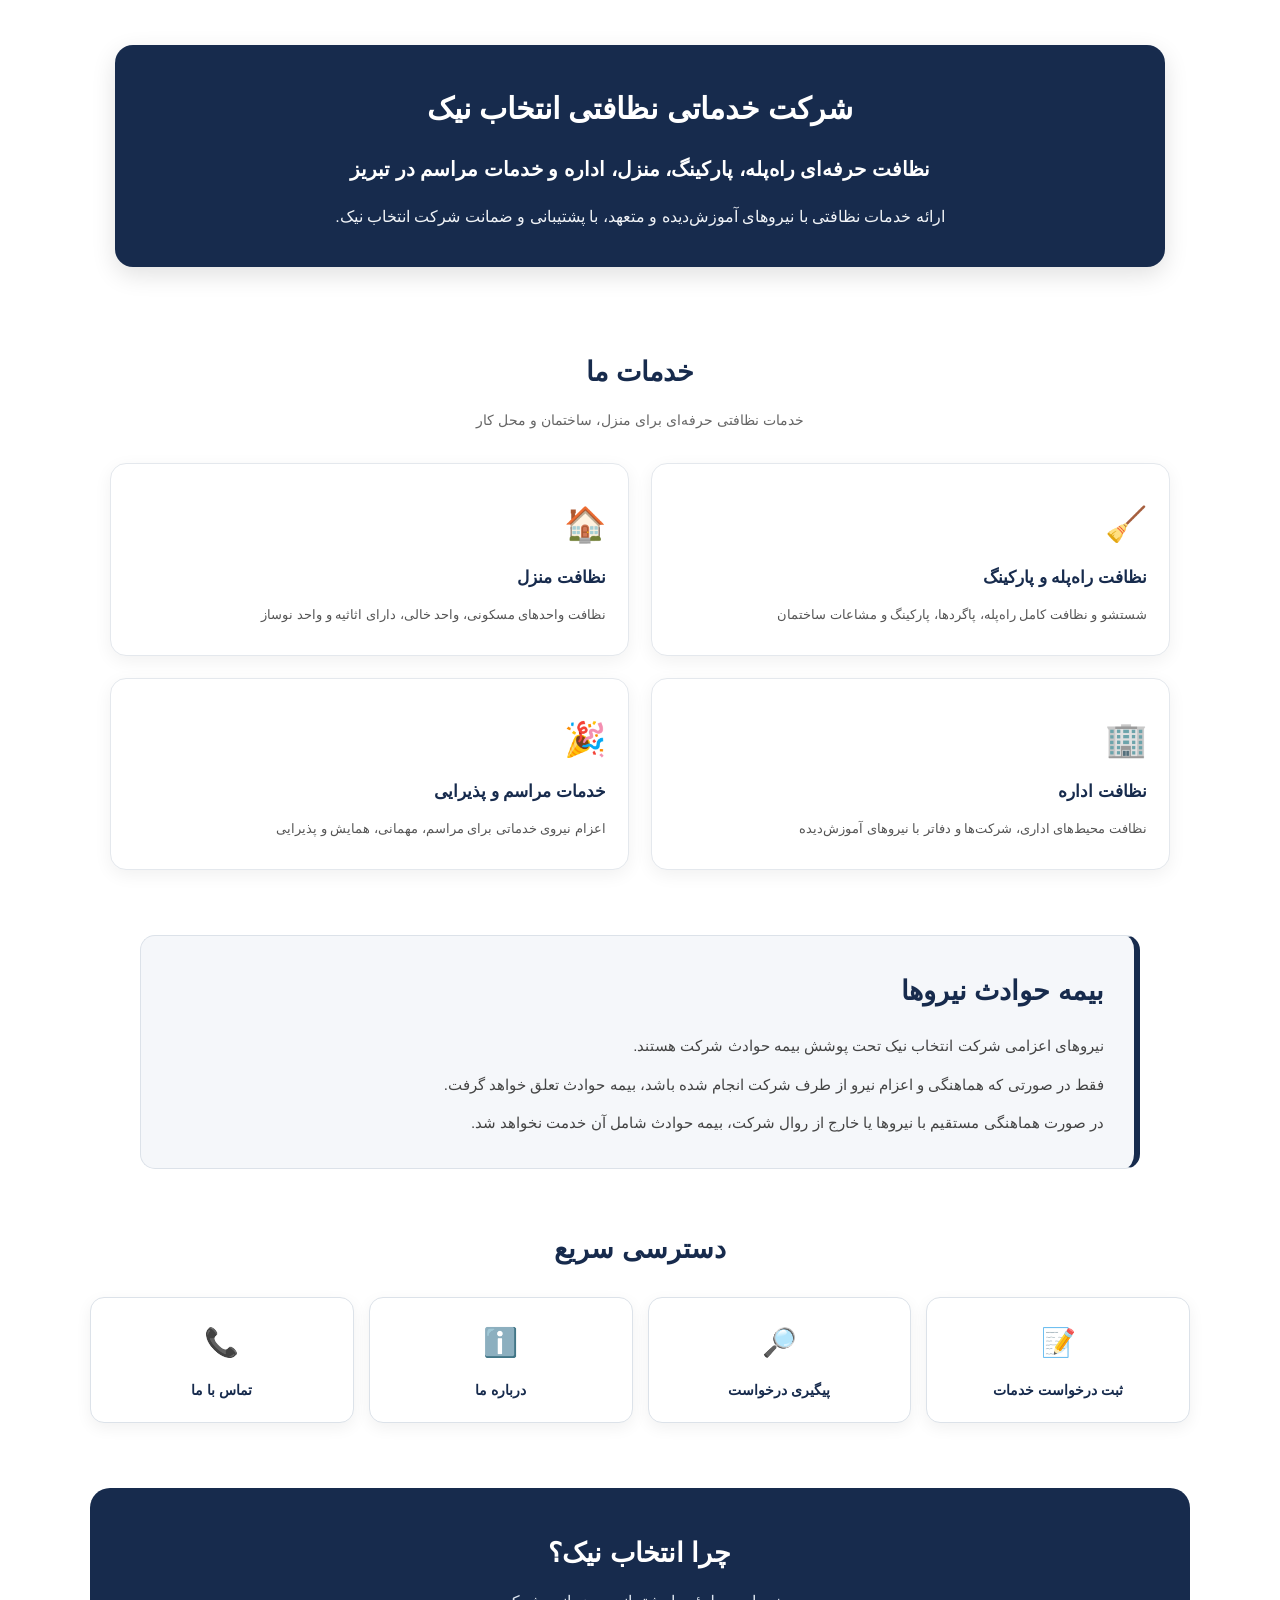
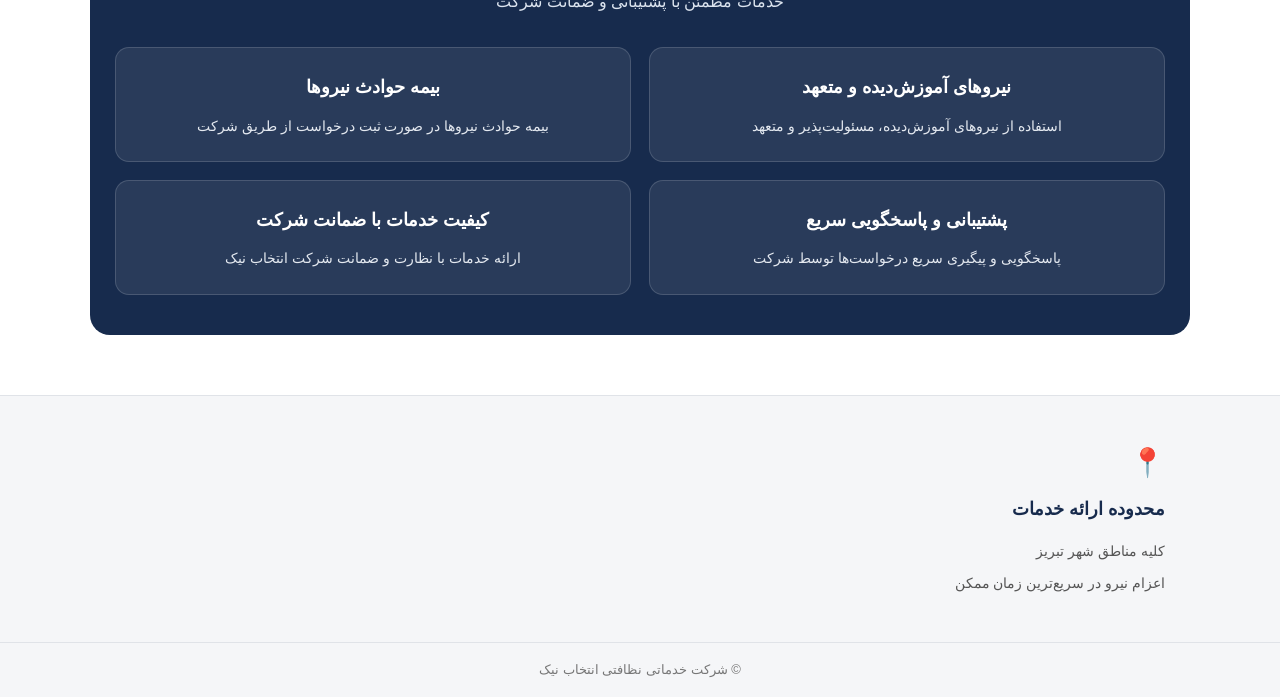
==== index.html @ 6fe152d8 "Initial release - Entekhab Nik" ====
<!DOCTYPE html>
<html lang="fa" dir="rtl">
<head>
    <meta charset="UTF-8">
    <meta name="viewport" content="width=device-width, initial-scale=1.0">

    <title>شرکت خدماتی نظافتی انتخاب نیک</title>

    <link rel="stylesheet" href="css/style.css">
</head>

<body>

    <!-- ==================== هدر معرفی ==================== -->
    <header class="hero">

        <div class="hero-box">

            <h1>شرکت خدماتی نظافتی انتخاب نیک</h1>

            <h2>
                نظافت حرفه‌ای راه‌پله، پارکینگ، منزل، اداره و خدمات مراسم در تبریز
            </h2>

            <p>
                ارائه خدمات نظافتی با نیروهای آموزش‌دیده و متعهد،
                با پشتیبانی و ضمانت شرکت انتخاب نیک.
            </p>

        </div>

    </header>


    <!-- ==================== خدمات ما ==================== -->
    <main>

        <section class="services-section">

            <h2>خدمات ما</h2>

            <p class="section-subtitle">
                خدمات نظافتی حرفه‌ای برای منزل، ساختمان و محل کار
            </p>


            <div class="services-grid">

                <div class="service-card">
                    <div class="service-icon">🧹</div>

                    <h3>نظافت راه‌پله و پارکینگ</h3>

                    <p>
                        شستشو و نظافت کامل راه‌پله، پاگردها،
                        پارکینگ و مشاعات ساختمان
                    </p>
                </div>


                <div class="service-card">
                    <div class="service-icon">🏠</div>

                    <h3>نظافت منزل</h3>

                    <p>
                        نظافت واحدهای مسکونی، واحد خالی،
                        دارای اثاثیه و واحد نوساز
                    </p>
                </div>


                <div class="service-card">
                    <div class="service-icon">🏢</div>

                    <h3>نظافت اداره</h3>

                    <p>
                        نظافت محیط‌های اداری، شرکت‌ها و دفاتر
                        با نیروهای آموزش‌دیده
                    </p>
                </div>


                <div class="service-card">
                    <div class="service-icon">🎉</div>

                    <h3>خدمات مراسم و پذیرایی</h3>

                    <p>
                        اعزام نیروی خدماتی برای مراسم،
                        مهمانی، همایش و پذیرایی
                    </p>
                </div>

            </div>

        </section>


        <!-- ==================== بیمه حوادث ==================== -->
        <section class="insurance-section">

            <div class="insurance-box">

                <h2>بیمه حوادث نیروها</h2>

                <p>
                    نیروهای اعزامی شرکت انتخاب نیک تحت پوشش بیمه حوادث
                    شرکت هستند.
                </p>

                <p>
                    فقط در صورتی که هماهنگی و اعزام نیرو از طرف شرکت
                    انجام شده باشد، بیمه حوادث تعلق خواهد گرفت.
                </p>

                <p>
                    در صورت هماهنگی مستقیم با نیروها یا خارج از روال شرکت،
                    بیمه حوادث شامل آن خدمت نخواهد شد.
                </p>

            </div>

        </section>


        <!-- ==================== دسترسی سریع ==================== -->
        <section class="quick-access-section">

            <div class="quick-access-box">

                <h2>دسترسی سریع</h2>

                <div class="quick-access-grid">

                    <a href="request.html" class="quick-access-card">
                        <span>📝</span>
                        <strong>ثبت درخواست خدمات</strong>
                    </a>

                    <a href="tracking.html" class="quick-access-card">
                        <span>🔎</span>
                        <strong>پیگیری درخواست</strong>
                    </a>

                    <a href="about.html" class="quick-access-card">
                        <span>ℹ️</span>
                        <strong>درباره ما</strong>
                    </a>

                    <a href="contact.html" class="quick-access-card">
                        <span>📞</span>
                        <strong>تماس با ما</strong>
                    </a>

                </div>

            </div>

        </section>


        <!-- ==================== چرا انتخاب نیک ==================== -->
        <section class="why-us-section">

            <div class="why-us-box">

                <h2>چرا انتخاب نیک؟</h2>

                <p class="section-subtitle">
                    خدمات مطمئن با پشتیبانی و ضمانت شرکت
                </p>


                <div class="why-us-grid">

                    <div class="why-card">

                        <h3>نیروهای آموزش‌دیده و متعهد</h3>

                        <p>
                            استفاده از نیروهای آموزش‌دیده،
                            مسئولیت‌پذیر و متعهد
                        </p>

                    </div>


                    <div class="why-card">

                        <h3>بیمه حوادث نیروها</h3>

                        <p>
                            بیمه حوادث نیروها در صورت ثبت درخواست
                            از طریق شرکت
                        </p>

                    </div>


                    <div class="why-card">

                        <h3>پشتیبانی و پاسخگویی سریع</h3>

                        <p>
                            پاسخگویی و پیگیری سریع درخواست‌ها
                            توسط شرکت
                        </p>

                    </div>


                    <div class="why-card">

                        <h3>کیفیت خدمات با ضمانت شرکت</h3>

                        <p>
                            ارائه خدمات با نظارت و ضمانت
                            شرکت انتخاب نیک
                        </p>

                    </div>

                </div>

            </div>

        </section>

    </main>


    <!-- ==================== فوتر ==================== -->
    <footer class="footer">

        <div class="footer-content">

            <div class="footer-location">

                <div class="location-icon">📍</div>

                <h3>محدوده ارائه خدمات</h3>

                <p>
                    کلیه مناطق شهر تبریز
                </p>

                <p>
                    اعزام نیرو در سریع‌ترین زمان ممکن
                </p>

            </div>

        </div>


        <div class="footer-bottom">

            <p>
                © شرکت خدماتی نظافتی انتخاب نیک
            </p>

        </div>

    </footer>

</body>
</html>
---- css/style.css ----
/* =========================
   تنظیمات کلی
========================= */

* {
    margin: 0;
    padding: 0;
    box-sizing: border-box;
}

html {
    scroll-behavior: smooth;
}

body {
    font-family: Tahoma, Arial, sans-serif;
    direction: rtl;
    background: #ffffff;
    color: #222222;
    line-height: 1.9;
}

a {
    text-decoration: none;
}


/* =========================
   بخش معرفی بالای صفحه
========================= */

.hero {
    padding: 45px 20px 35px;
    background: #ffffff;
}

.hero-box {
    max-width: 1050px;
    margin: 0 auto;
    padding: 35px 30px;
    background: #172b4d;
    color: #ffffff;
    border-radius: 18px;
    text-align: center;
    box-shadow: 0 8px 25px rgba(0, 0, 0, 0.12);
}

.hero-box h1 {
    font-size: 30px;
    margin-bottom: 14px;
}

.hero-box h2 {
    font-size: 20px;
    font-weight: 600;
    margin-bottom: 15px;
    line-height: 1.8;
}

.hero-box p {
    font-size: 16px;
    color: #f0f3f7;
    max-width: 850px;
    margin: 0 auto;
}


/* =========================
   عنوان بخش‌ها
========================= */

.services-section {
    max-width: 1100px;
    margin: 0 auto;
    padding: 45px 20px;
    text-align: center;
}

.services-section > h2,
.insurance-box > h2,
.why-us-box > h2 {
    color: #172b4d;
    font-size: 27px;
    margin-bottom: 8px;
}

.section-subtitle {
    color: #666666;
    font-size: 16px;
    margin-bottom: 30px;
}


/* =========================
   کارت خدمات
========================= */

.services-grid {
    display: grid;
    grid-template-columns: repeat(2, 1fr);
    gap: 22px;
}

.service-card {
    background: #ffffff;
    border: 1px solid #e4e8ed;
    border-radius: 16px;
    padding: 28px 22px;
    box-shadow: 0 5px 18px rgba(0, 0, 0, 0.06);
    transition: transform 0.2s ease, box-shadow 0.2s ease;
}

.service-card:hover {
    transform: translateY(-4px);
    box-shadow: 0 9px 25px rgba(0, 0, 0, 0.10);
}

.service-icon {
    font-size: 42px;
    margin-bottom: 10px;
}

.service-card h3 {
    color: #172b4d;
    font-size: 19px;
    margin-bottom: 9px;
}

.service-card p {
    color: #555555;
    font-size: 15px;
}


/* =========================
   بیمه حوادث
========================= */

.insurance-section {
    padding: 20px 20px 45px;
}

.insurance-box {
    max-width: 1000px;
    margin: 0 auto;
    padding: 30px;
    background: #f5f7fa;
    border: 1px solid #dce2e9;
    border-right: 6px solid #172b4d;
    border-radius: 15px;
}

.insurance-box h2 {
    margin-bottom: 15px;
}

.insurance-box p {
    color: #444444;
    font-size: 15px;
    margin-bottom: 10px;
}

.insurance-box p:last-child {
    margin-bottom: 0;
}


/* =========================
   چرا انتخاب نیک
========================= */

.why-us-section {
    padding: 20px 20px 50px;
}

.why-us-box {
    max-width: 1100px;
    margin: 0 auto;
    padding: 40px 25px;
    background: #172b4d;
    color: #ffffff;
    border-radius: 20px;
    text-align: center;
}

.why-us-box > h2 {
    color: #ffffff;
}

.why-us-box .section-subtitle {
    color: #dce4ef;
}

.why-us-grid {
    display: grid;
    grid-template-columns: repeat(2, 1fr);
    gap: 18px;
    margin-top: 25px;
}

.why-card {
    padding: 22px 18px;
    background: rgba(255, 255, 255, 0.08);
    border: 1px solid rgba(255, 255, 255, 0.15);
    border-radius: 14px;
}

.why-card h3 {
    font-size: 18px;
    margin-bottom: 8px;
}

.why-card p {
    color: #e4e9f0;
    font-size: 14px;
}


/* =========================
   فوتر
========================= */

.footer {
    margin-top: 10px;
    background: #f5f6f8;
    border-top: 1px solid #e0e3e8;
}

.footer-content {
    max-width: 1100px;
    margin: 0 auto;
    padding: 40px 25px;
    display: grid;
    grid-template-columns: 1fr 1.5fr 1.5fr;
    gap: 35px;
}

.footer-brand h2 {
    color: #172b4d;
    font-size: 32px;
}

.footer-links h3,
.footer-location h3 {
    color: #172b4d;
    font-size: 18px;
    margin-bottom: 12px;
}

.footer-links {
    display: flex;
    flex-direction: column;
    gap: 7px;
}

.footer-links a {
    color: #555555;
    font-size: 15px;
    transition: color 0.2s ease;
}

.footer-links a:hover {
    color: #172b4d;
}

.footer-location {
    color: #555555;
}

.footer-location p {
    font-size: 14px;
    margin-bottom: 5px;
}

.location-icon {
    font-size: 28px;
    margin-bottom: 3px;
}

.footer-bottom {
    padding: 15px 20px;
    text-align: center;
    border-top: 1px solid #e0e3e8;
    color: #777777;
    font-size: 13px;
}


/* =========================
   موبایل
========================= */

@media (max-width: 700px) {

    .hero {
        padding: 20px 12px 25px;
    }

    .hero-box {
        padding: 28px 18px;
        border-radius: 14px;
    }

    .hero-box h1 {
        font-size: 23px;
    }

    .hero-box h2 {
        font-size: 17px;
    }

    .hero-box p {
        font-size: 14px;
    }

    .services-section {
        padding: 35px 14px;
    }

    .services-section > h2,
    .insurance-box > h2,
    .why-us-box > h2 {
        font-size: 23px;
    }

    .services-grid {
        grid-template-columns: 1fr;
        gap: 15px;
    }

    .service-card {
        padding: 23px 18px;
    }

    .insurance-section {
        padding: 10px 14px 35px;
    }

    .insurance-box {
        padding: 23px 18px;
        border-right-width: 4px;
    }

    .why-us-section {
        padding: 10px 14px 35px;
    }

    .why-us-box {
        padding: 30px 16px;
        border-radius: 15px;
    }

    .why-us-grid {
        grid-template-columns: 1fr;
        gap: 13px;
    }

    .footer-content {
        grid-template-columns: 1fr;
        gap: 25px;
        padding: 30px 20px;
        text-align: center;
    }

    .footer-links {
        align-items: center;
    }
}


/* =========================
   کارت‌های دسترسی سریع فوتر
========================= */

.footer-menu {
    display: grid;
    grid-template-columns: repeat(2, 1fr);
    gap: 12px;
}

.footer-link-card {
    display: flex;
    align-items: center;
    justify-content: center;
    gap: 9px;
    min-height: 58px;
    padding: 12px 15px;
    background: #ffffff;
    border: 1px solid #dce2e9;
    border-radius: 12px;
    color: #172b4d;
    transition: all 0.2s ease;
}

.footer-link-card span {
    font-size: 21px;
}

.footer-link-card strong {
    font-size: 14px;
}

.footer-link-card:hover {
    background: #172b4d;
    color: #ffffff;
    border-color: #172b4d;
    transform: translateY(-2px);
    box-shadow: 0 5px 14px rgba(0, 0, 0, 0.12);
}


/* =========================
   فوتر موبایل
========================= */

@media (max-width: 700px) {

    .footer-menu {
        grid-template-columns: 1fr;
    }

    .footer-link-card {
        min-height: 54px;
    }
}


/* =========================
   دسترسی سریع
========================= */

.quick-access-section {
    padding: 10px 20px 45px;
}

.quick-access-box {
    max-width: 1100px;
    margin: 0 auto;
    text-align: center;
}

.quick-access-box h2 {
    color: #172b4d;
    font-size: 27px;
    margin-bottom: 22px;
}

.quick-access-grid {
    display: grid;
    grid-template-columns: repeat(4, 1fr);
    gap: 15px;
}

.quick-access-card {
    min-height: 105px;
    padding: 18px 12px;
    background: #ffffff;
    border: 1px solid #dce2e9;
    border-radius: 14px;
    box-shadow: 0 5px 16px rgba(0, 0, 0, 0.06);

    display: flex;
    flex-direction: column;
    align-items: center;
    justify-content: center;
    gap: 8px;

    color: #172b4d;

    transition:
        transform 0.2s ease,
        box-shadow 0.2s ease,
        background 0.2s ease;
}

.quick-access-card span {
    font-size: 28px;
}

.quick-access-card strong {
    font-size: 14px;
}

.quick-access-card:hover {
    background: #172b4d;
    color: #ffffff;
    transform: translateY(-3px);
    box-shadow: 0 8px 22px rgba(0, 0, 0, 0.12);
}


/* =========================
   دسترسی سریع در موبایل
========================= */

@media (max-width: 700px) {

    .quick-access-section {
        padding: 5px 14px 35px;
    }

    .quick-access-box h2 {
        font-size: 23px;
    }

    .quick-access-grid {
        grid-template-columns: repeat(2, 1fr);
        gap: 12px;
    }

    .quick-access-card {
        min-height: 95px;
    }
}


/* =========================
   اصلاح متن کارت‌های خدمات
========================= */

.service-card {
    text-align: right;
}

.service-card h3 {
    font-size: 17px;
    text-align: right;
}

.service-card p {
    font-size: 13px;
    line-height: 1.8;
    text-align: right;
}

.service-icon {
    text-align: right;
    font-size: 34px;
    margin-bottom: 5px;
}


/* عنوان توضیح خدمات */
.services-section .section-subtitle {
    font-size: 14px;
}


/* موبایل */
@media (max-width: 700px) {

    .service-card h3 {
        font-size: 16px;
    }

    .service-card p {
        font-size: 12.5px;
    }

    .service-icon {
        font-size: 32px;
    }

    .services-section .section-subtitle {
        font-size: 13px;
    }
}


/* =========================
   صفحه تماس با ما
========================= */

.contact-page {
    min-height: calc(100vh - 80px);
    padding-bottom: 40px;
}

.page-header {
    padding: 35px 20px 25px;
}

.page-header-box {
    max-width: 900px;
    margin: 0 auto;
    padding: 28px 25px;
    background: #172b4d;
    color: #ffffff;
    border-radius: 17px;
    text-align: center;
    box-shadow: 0 7px 22px rgba(0, 0, 0, 0.10);
}

.page-header-box h1 {
    font-size: 27px;
    margin-bottom: 8px;
}

.page-header-box p {
    font-size: 14px;
    color: #e9edf3;
}


/* شماره‌های تماس */

.contact-section {
    max-width: 900px;
    margin: 0 auto;
    padding: 25px 20px;
}

.contact-section > h2 {
    color: #172b4d;
    font-size: 23px;
    margin-bottom: 18px;
}

.contact-cards {
    display: grid;
    grid-template-columns: repeat(2, 1fr);
    gap: 18px;
}

.contact-card {
    display: flex;
    align-items: center;
    gap: 18px;

    padding: 22px;
    background: #ffffff;

    border: 1px solid #dce2e9;
    border-radius: 15px;

    color: #222222;

    box-shadow: 0 5px 17px rgba(0, 0, 0, 0.06);

    transition: 0.2s ease;
}

.contact-card:hover {
    transform: translateY(-3px);
    border-color: #172b4d;
    box-shadow: 0 8px 22px rgba(0, 0, 0, 0.10);
}

.contact-icon {
    font-size: 34px;
}

.contact-info {
    text-align: right;
}

.contact-info h3 {
    color: #172b4d;
    font-size: 18px;
    margin-bottom: 3px;
}

.contact-info p {
    direction: ltr;
    text-align: right;
    font-size: 16px;
    font-weight: bold;
    margin-top: 5px;
}

.priority-label {
    display: inline-block;
    padding: 2px 8px;
    background: #eef2f7;
    color: #172b4d;
    border-radius: 6px;
    font-size: 11px;
}


/* =========================================
   اطلاعات تماس و کادرهای صفحه تماس
========================================= */

.contact-info-box {
    max-width: 900px;
    margin: 15px auto 25px;
    padding: 25px;
    background: #f5f7fa;
    border-right: 5px solid #172b4d;
    border-radius: 14px;
    box-sizing: border-box;
}

.contact-box-icon {
    width: 48px;
    height: 48px;
    margin-bottom: 12px;
    border-radius: 12px;
    background: #172b4d;
    color: #ffffff;
    display: flex;
    align-items: center;
    justify-content: center;
    font-size: 24px;
}

.contact-info-box h2 {
    color: #172b4d;
    font-size: 20px;
    margin: 0 0 12px;
}

.contact-info-box p {
    color: #555555;
    font-size: 14px;
    line-height: 1.9;
    margin: 0 0 8px;
}

.contact-info-box strong {
    color: #172b4d;
}

.online-request-box {
    text-align: right;
}

.contact-request-button {
    display: inline-block;
    margin-top: 12px;
    padding: 12px 24px;
    background: #172b4d;
    color: #ffffff;
    border-radius: 9px;
    font-size: 14px;
    font-weight: bold;
    text-decoration: none;
    transition: opacity 0.2s ease;
}

.contact-request-button:hover {
    opacity: 0.9;
}


/* بازگشت */

.back-home {
    text-align: center;
    margin: 25px 0;
}

.back-home a {
    display: inline-block;
    padding: 10px 25px;
    background: #172b4d;
    color: #ffffff;
    border-radius: 9px;
    font-size: 14px;
}


/* موبایل */

@media (max-width: 700px) {

    .page-header {
        padding: 20px 14px;
    }

    .page-header-box {
        padding: 24px 18px;
    }

    .page-header-box h1 {
        font-size: 23px;
    }

    .contact-section {
        padding: 20px 14px;
    }

    .contact-cards {
        grid-template-columns: 1fr;
    }

    .contact-card {
        padding: 18px;
    }

    .contact-info-box {
        margin: 10px 14px 25px;
        padding: 20px 17px;
    }
}/* =====================================================
   فرم ثبت درخواست خدمات - Entekhab Nik
===================================================== */


/* بدنه فرم */

.request-header {
    width: 92%;
    max-width: 700px;
    margin: 25px auto 15px;
    padding: 25px 20px;
    text-align: center;
    background: #102a43;
    color: white;
    border-radius: 18px;
    box-sizing: border-box;
}

.request-header h1 {
    margin: 0 0 10px;
    font-size: 28px;
}

.request-header p {
    margin: 0;
    font-size: 15px;
}


/* =====================================================
   نوار مراحل
===================================================== */

.request-progress {
    width: 92%;
    max-width: 700px;
    margin: 15px auto 25px;
    display: flex;
    align-items: center;
    justify-content: center;
    direction: rtl;
}

.progress-step {
    display: flex;
    flex-direction: column;
    align-items: center;
    gap: 5px;
    min-width: 48px;
    color: #777;
}

.progress-step span {
    width: 32px;
    height: 32px;
    border-radius: 50%;
    background: #e5e7eb;
    display: flex;
    align-items: center;
    justify-content: center;
    font-weight: bold;
}

.progress-step small {
    font-size: 12px;
}

.progress-step.active span,
.progress-step.completed span {
    background: #102a43;
    color: white;
}

.progress-step.active small,
.progress-step.completed small {
    color: #102a43;
    font-weight: bold;
}

.progress-line {
    flex: 1;
    max-width: 70px;
    height: 2px;
    background: #ddd;
    margin: 0 5px;
}


/* =====================================================
   مهم:
   فقط مرحله active نمایش داده شود
===================================================== */

.request-page {
    display: none !important;
}

.request-page.active {
    display: block !important;
}


/* =====================================================
   کادر اصلی
===================================================== */

.request-container {
    width: 92%;
    max-width: 700px;
    margin: 0 auto 40px;
}

.request-card {
    background: white;
    border-radius: 18px;
    padding: 25px 20px;
    box-sizing: border-box;
    box-shadow: 0 4px 18px rgba(0, 0, 0, 0.08);
}

.request-card-icon {
    font-size: 38px;
    text-align: center;
    margin-bottom: 10px;
}

.request-card h2 {
    text-align: right;
    color: #102a43;
    margin: 10px 0;
    font-size: 24px;
}

.request-help {
    text-align: right;
    color: #666;
    font-size: 14px;
    line-height: 1.8;
    margin-bottom: 25px;
}


/* =====================================================
   فرم‌ها
===================================================== */

.form-group {
    margin-bottom: 18px;
}

.form-group label {
    display: block;
    text-align: right;
    margin-bottom: 7px;
    font-weight: bold;
    color: #333;
}

.form-group input,
.form-group select,
.form-group textarea {
    width: 100%;
    box-sizing: border-box;
    padding: 12px;
    border: 1px solid #d1d5db;
    border-radius: 10px;
    background: #fff;
    font-family: inherit;
    font-size: 15px;
    outline: none;
}

.form-group input:focus,
.form-group select:focus,
.form-group textarea:focus {
    border-color: #102a43;
}

.form-group textarea {
    resize: vertical;
    line-height: 1.8;
}


/* دو فیلد کنار هم */

.form-row {
    display: flex;
    gap: 12px;
}

.form-row .form-group {
    flex: 1;
}


/* =====================================================
   جزئیات خدمات
===================================================== */

.service-details {
    display: none;
}

.service-details h3 {
    text-align: right;
    color: #102a43;
    margin: 0 0 20px;
    font-size: 20px;
}


/* =====================================================
   دکمه‌ها
===================================================== */

.request-buttons {
    display: flex;
    justify-content: space-between;
    gap: 12px;
    margin-top: 25px;
}

.request-buttons button {
    flex: 1;
    min-height: 48px;
    border: none;
    border-radius: 10px;
    font-family: inherit;
    font-size: 15px;
    font-weight: bold;
    cursor: pointer;
}

.btn-next,
.btn-submit {
    background: #102a43;
    color: white;
}

.btn-prev {
    background: #e5e7eb;
    color: #333;
}

.request-buttons button:disabled {
    opacity: 0.6;
    cursor: not-allowed;
}


/* =====================================================
   خلاصه نهایی
===================================================== */

.final-review {
    margin-top: 25px;
    padding: 18px;
    background: #f5f7fa;
    border-radius: 12px;
}

.final-review h3 {
    margin-top: 0;
    color: #102a43;
}

.summary-section {
    padding: 12px 0;
    border-bottom: 1px solid #ddd;
}

.summary-section:last-child {
    border-bottom: none;
}

.summary-section h4 {
    color: #102a43;
    margin: 0 0 8px;
}

.summary-section p {
    margin: 6px 0;
    line-height: 1.8;
}


/* =====================================================
   پیام موفقیت
===================================================== */

.submit-message {
    margin-top: 20px;
}

.success-box {
    text-align: center;
    padding: 20px;
    background: #eef8f0;
    border-radius: 12px;
}

.success-icon {
    font-size: 42px;
    margin-bottom: 10px;
}

.tracking-number {
    display: inline-block;
    margin: 10px 0;
    padding: 10px 18px;
    background: #102a43;
    color: white;
    border-radius: 8px;
    font-size: 18px;
}


/* =====================================================
   موبایل
===================================================== */

@media (max-width: 600px) {

    .request-header {
        margin-top: 15px;
        padding: 20px 15px;
    }

    .request-header h1 {
        font-size: 24px;
    }

    .request-progress {
        width: 96%;
    }

    .progress-line {
        max-width: 35px;
    }

    .progress-step small {
        font-size: 10px;
    }

    .request-container {
        width: 94%;
    }

    .request-card {
        padding: 20px 15px;
    }

    .request-card h2 {
        font-size: 21px;
    }

    .form-row {
        flex-direction: column;
        gap: 0;
    }

    .request-buttons {
        flex-direction: row;
    }

}


/* =====================================================
   صفحه درباره ما
===================================================== */

.about-content {
    width: 92%;
    max-width: 900px;
    margin: 20px auto 35px;
}

.about-card {
    margin-bottom: 20px;
    padding: 25px;
    background: #f5f7fa;
    border-right: 5px solid #172b4d;
    border-radius: 14px;
    box-sizing: border-box;
}

.about-card h2 {
    color: #172b4d;
    font-size: 21px;
    line-height: 1.8;
    margin: 0 0 14px;
}

.about-card p {
    color: #555555;
    font-size: 15px;
    line-height: 2.1;
    margin: 0;
}

.about-icon {
    width: 50px;
    height: 50px;
    margin-bottom: 12px;
    border-radius: 12px;
    background: #172b4d;
    color: #ffffff;
    display: flex;
    align-items: center;
    justify-content: center;
    font-size: 25px;
}

.guarantee-card {
    background: #f8fafc;
}


/* موبایل */

@media (max-width: 700px) {

    .about-content {
        width: 94%;
        margin-top: 15px;
    }

    .about-card {
        padding: 20px 17px;
    }

    .about-card h2 {
        font-size: 19px;
    }

    .about-card p {
        font-size: 14px;
        line-height: 2;
    }

}


/* =====================================================
   صفحه پیگیری درخواست
===================================================== */

.tracking-content {
    width: 92%;
    max-width: 700px;
    margin: 20px auto 35px;
}

.tracking-card {
    padding: 30px 25px;
    background: #f5f7fa;
    border-right: 5px solid #172b4d;
    border-radius: 16px;
    box-sizing: border-box;
    text-align: right;
}

.tracking-icon {
    width: 55px;
    height: 55px;
    margin-bottom: 15px;
    border-radius: 14px;
    background: #172b4d;
    color: #ffffff;
    display: flex;
    align-items: center;
    justify-content: center;
    font-size: 28px;
}

.tracking-card h2 {
    margin: 0 0 12px;
    color: #172b4d;
    font-size: 22px;
}

.tracking-description {
    margin: 0 0 25px;
    color: #555555;
    font-size: 14px;
    line-height: 2;
}

.tracking-card .form-group {
    margin-bottom: 18px;
}

.tracking-card .form-group label {
    display: block;
    margin-bottom: 8px;
    color: #333333;
    font-weight: bold;
}

.tracking-card .form-group input {
    width: 100%;
    padding: 13px;
    box-sizing: border-box;
    border: 1px solid #d1d5db;
    border-radius: 10px;
    background: #ffffff;
    font-family: inherit;
    font-size: 15px;
    outline: none;
}

.tracking-card .form-group input:focus {
    border-color: #172b4d;
}

.tracking-button {
    width: 100%;
    min-height: 48px;
    padding: 12px 20px;
    border: none;
    border-radius: 10px;
    background: #172b4d;
    color: #ffffff;
    font-family: inherit;
    font-size: 15px;
    font-weight: bold;
    cursor: pointer;
}

.tracking-button:hover {
    opacity: 0.9;
}

.tracking-result {
    display: none;
    margin-top: 20px;
    padding: 18px;
    border-radius: 12px;
    background: #ffffff;
    border: 1px solid #e1e5ea;
    line-height: 2;
}

.tracking-result.show {
    display: block;
}


/* موبایل */

@media (max-width: 700px) {

    .tracking-content {
        width: 94%;
        margin-top: 15px;
    }

    .tracking-card {
        padding: 22px 17px;
    }

    .tracking-card h2 {
        font-size: 20px;
    }

    .tracking-description {
        font-size: 14px;
    }

}
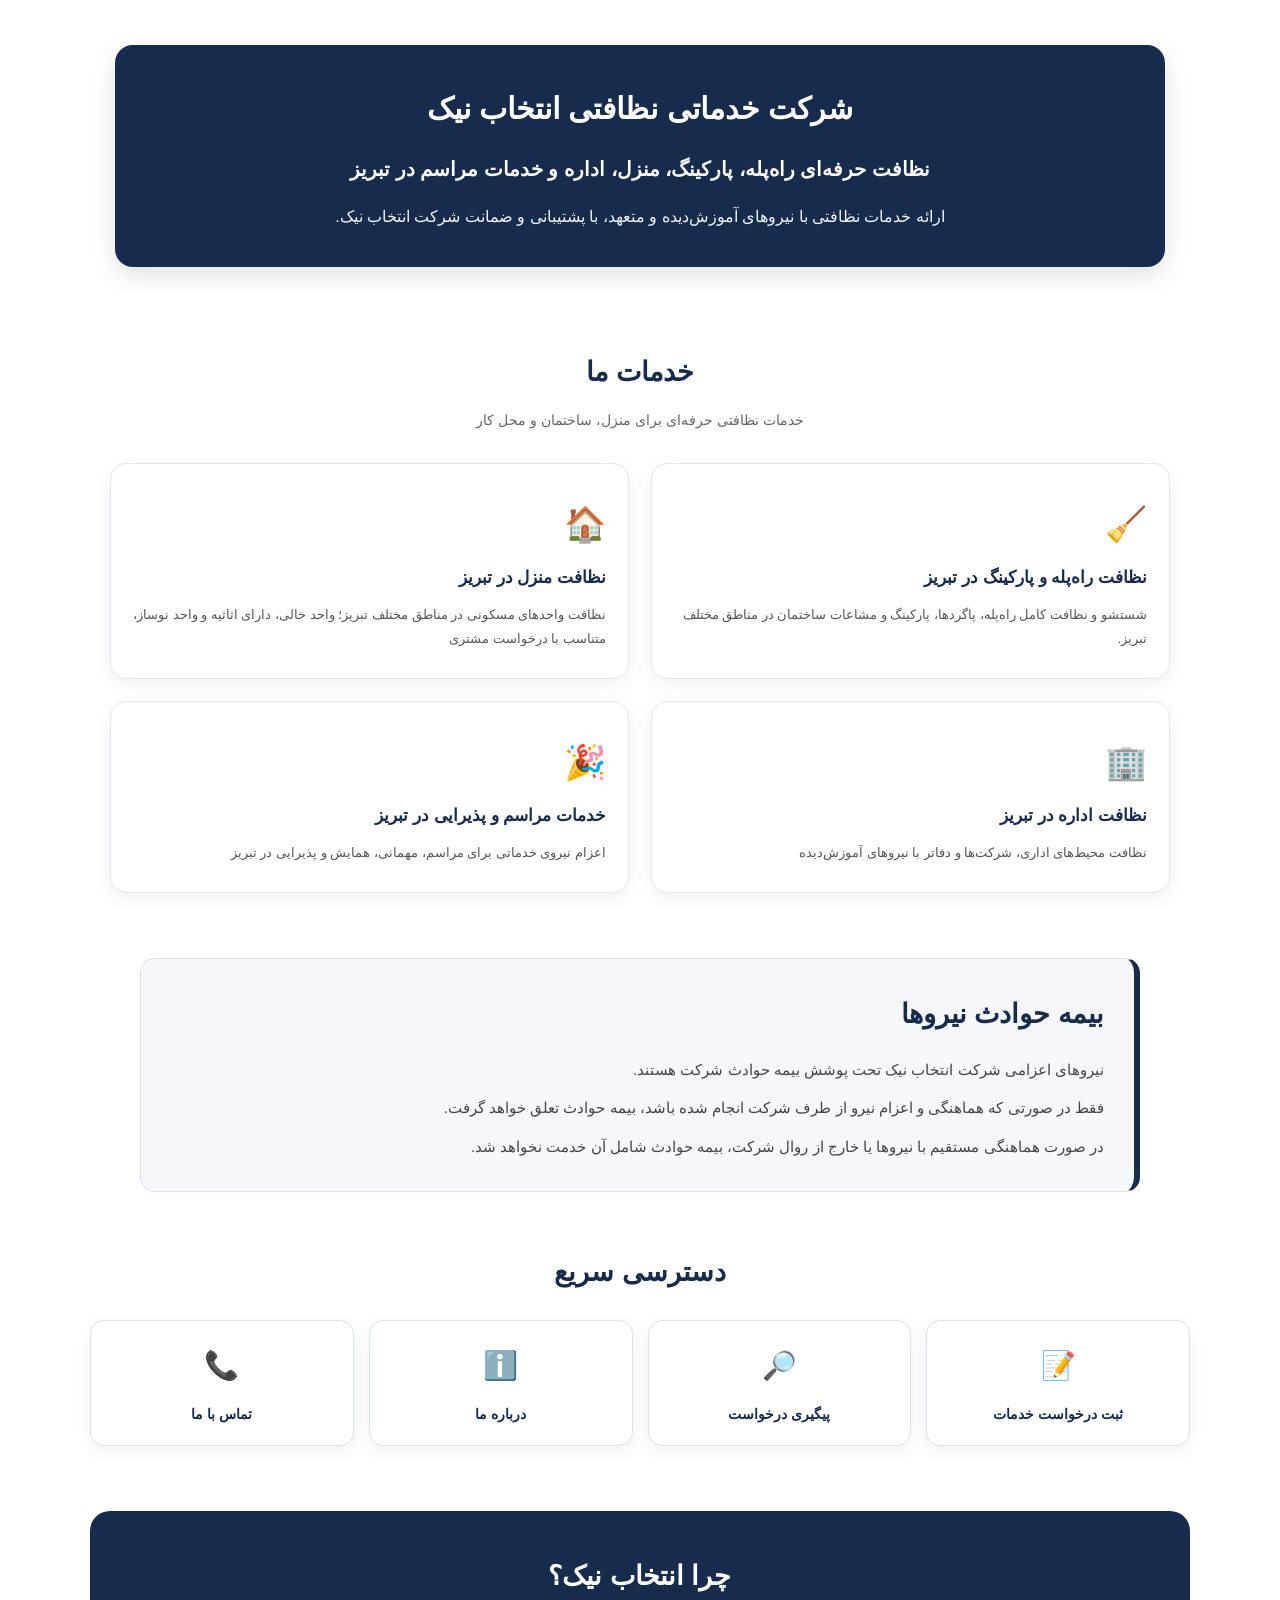
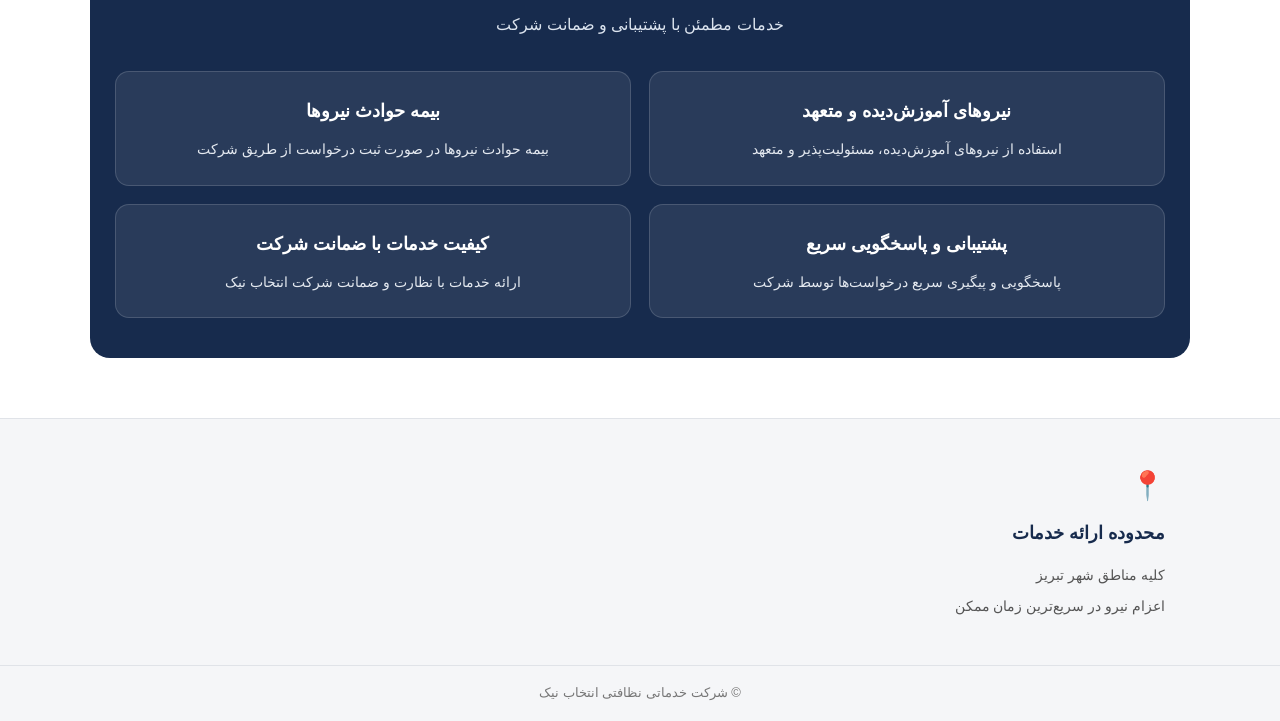
==== commit a1cf384e: "بهبود سئو و صفحات خدمات نظافتی" ====
--- a/index.html
+++ b/index.html
@@ -4,7 +4,30 @@
     <meta charset="UTF-8">
     <meta name="viewport" content="width=device-width, initial-scale=1.0">
 
-    <title>شرکت خدماتی نظافتی انتخاب نیک</title>
+    <title>شرکت خدماتی نظافتی تبریز | انتخاب نیک</title>
+    <meta name="description" content="شرکت خدماتی نظافتی انتخاب نیک در تبریز؛ ارائه خدمات نظافت منزل، راه‌پله و پارکینگ، اداره و شرکت و خدمات مراسم با نیروهای آموزش‌دیده.">
+    <link rel="canonical" href="https://nasibehsmd-cpu.github.io/Entekhab_Nik0/">
+
+    <script type="application/ld+json">
+{
+  "@context": "https://schema.org",
+  "@type": "LocalBusiness",
+  "name": "شرکت خدماتی نظافتی تبریز انتخاب نیک",
+  "description": "ارائه خدمات نظافتی منزل، راه‌پله و پارکینگ، اداره، شرکت و مراسم در تمامی مناطق تبریز.",
+  "url": "https://nasibehsmd-cpu.github.io/Entekhab_Nik0/",
+  "telephone": "+989149072049",
+  "address": {
+    "@type": "PostalAddress",
+    "addressLocality": "تبریز",
+    "streetAddress": "خیابان آزادی، چهارراه ابوریحان، مجتمع تجاری ابوریحان",
+    "addressCountry": "IR"
+  },
+  "areaServed": {
+    "@type": "City",
+    "name": "تبریز"
+  }
+}
+    </script>
 
     <link rel="stylesheet" href="css/style.css">
 </head>
@@ -46,52 +69,57 @@
 
             <div class="services-grid">
 
+                <a href="nezafat-rahepele-parking-tabriz.html">
                 <div class="service-card">
                     <div class="service-icon">🧹</div>
 
-                    <h3>نظافت راه‌پله و پارکینگ</h3>
+                    <h3>نظافت راه‌پله و پارکینگ در تبریز</h3>
 
                     <p>
                         شستشو و نظافت کامل راه‌پله، پاگردها،
-                        پارکینگ و مشاعات ساختمان
-                    </p>
-                </div>
-
-
+                        پارکینگ و مشاعات ساختمان در مناطق مختلف تبریز.
+                    </p>
+                </div>
+
+
+                <a href="nezafat-manzel-tabriz.html">
                 <div class="service-card">
                     <div class="service-icon">🏠</div>
 
-                    <h3>نظافت منزل</h3>
-
-                    <p>
-                        نظافت واحدهای مسکونی، واحد خالی،
-                        دارای اثاثیه و واحد نوساز
-                    </p>
-                </div>
-
-
+                    <h3>نظافت منزل در تبریز</h3>
+
+                    <p>
+                        نظافت واحدهای مسکونی در مناطق مختلف تبریز؛ واحد خالی،
+                        دارای اثاثیه و واحد نوساز، متناسب با درخواست مشتری
+                    </p>
+                </div>
+                </a>
+
+
+                <a href="nezafat-edare-sherkat-tabriz.html">
                 <div class="service-card">
                     <div class="service-icon">🏢</div>
 
-                    <h3>نظافت اداره</h3>
+                    <h3>نظافت اداره در تبریز</h3>
 
                     <p>
                         نظافت محیط‌های اداری، شرکت‌ها و دفاتر
                         با نیروهای آموزش‌دیده
                     </p>
                 </div>
-
-
+                </a>
+                <a href="nezafat-marasem-pazirai-tabriz.html">
                 <div class="service-card">
                     <div class="service-icon">🎉</div>
 
-                    <h3>خدمات مراسم و پذیرایی</h3>
+                    <h3>خدمات مراسم و پذیرایی در تبریز</h3>
 
                     <p>
                         اعزام نیروی خدماتی برای مراسم،
-                        مهمانی، همایش و پذیرایی
-                    </p>
-                </div>
+                        مهمانی، همایش و پذیرایی در تبریز
+                    </p>
+                </div>
+                </a>
 
             </div>
 
@@ -126,39 +154,37 @@
 
 
         <!-- ==================== دسترسی سریع ==================== -->
-        <section class="quick-access-section">
-
-            <div class="quick-access-box">
-
-                <h2>دسترسی سریع</h2>
-
-                <div class="quick-access-grid">
-
-                    <a href="request.html" class="quick-access-card">
-                        <span>📝</span>
-                        <strong>ثبت درخواست خدمات</strong>
-                    </a>
-
-                    <a href="tracking.html" class="quick-access-card">
-                        <span>🔎</span>
-                        <strong>پیگیری درخواست</strong>
-                    </a>
-
-                    <a href="about.html" class="quick-access-card">
-                        <span>ℹ️</span>
-                        <strong>درباره ما</strong>
-                    </a>
-
-                    <a href="contact.html" class="quick-access-card">
-                        <span>📞</span>
-                        <strong>تماس با ما</strong>
-                    </a>
-
-                </div>
-
-            </div>
-
-        </section>
+<section class="quick-access-section">
+    <div class="quick-access-box">
+
+        <h2>دسترسی سریع</h2>
+
+        <div class="quick-access-grid">
+
+            <a href="request.html" class="quick-access-card">
+                <span>📝</span>
+                <strong>ثبت درخواست خدمات</strong>
+            </a>
+
+            <a href="tracking.html" class="quick-access-card">
+                <span>🔎</span>
+                <strong>پیگیری درخواست</strong>
+            </a>
+
+            <a href="about.html" class="quick-access-card">
+                <span>ℹ️</span>
+                <strong>درباره ما</strong>
+            </a>
+
+            <a href="contact.html" class="quick-access-card">
+                <span>📞</span>
+                <strong>تماس با ما</strong>
+            </a>
+
+        </div>
+
+    </div>
+</section>
 
 
         <!-- ==================== چرا انتخاب نیک ==================== -->
--- a/css/style.css
+++ b/css/style.css
@@ -1366,3 +1366,139 @@
     }
 
 }
+
+/* =========================
+   کارت‌های دسترسی سریع صفحات خدمات
+========================= */
+
+.quick-access-cards {
+    display: flex;
+    flex-direction: column;
+    align-items: center;
+    gap: 8px;
+}
+.quick-access-cards a {
+    display: block;
+    text-decoration: none;
+}
+
+.quick-card {
+    min-height: 90px;
+    padding: 18px 20px;
+    background: #ffffff;
+    border: 1px solid #dce2e9;
+    border-radius: 14px;
+    box-shadow: 0 5px 16px rgba(0, 0, 0, 0.06);
+
+    display: flex;
+    flex-direction: column;
+    align-items: center;
+    justify-content: center;
+
+    color: #172b4d;
+    text-align: center;
+
+    transition:
+        transform 0.2s ease,
+        box-shadow 0.2s ease,
+        background 0.2s ease;
+}
+
+.quick-card h3 {
+    margin: 0 0 6px;
+    font-size: 16px;
+}
+
+.quick-card p {
+    margin: 0;
+    font-size: 13px;
+    line-height: 1.8;
+}
+
+.quick-card:hover {
+    background: #172b4d;
+    color: #ffffff;
+    transform: translateY(-3px);
+    box-shadow: 0 8px 22px rgba(0, 0, 0, 0.12);
+}
+
+@media (max-width: 700px) {
+
+    .quick-access-cards {
+        gap: 12px;
+        max-width: 100%;
+    }
+
+    .quick-card {
+        min-height: 85px;
+    }
+}
+
+
+/* =========================
+   دسترسی سریع ساده
+========================= */
+
+.quick-access-cards {
+    display: flex;
+    flex-direction: column;
+    align-items: center;
+    gap: 6px;
+}
+
+.quick-access-cards a {
+    display: block;
+    padding: 4px 0;
+    color: #172b4d;
+    text-decoration: none;
+    font-size: 15px;
+}
+
+.quick-access-cards a:hover {
+    text-decoration: underline;
+}
+
+.quick-access-links {
+    display: flex;
+    flex-direction: column;
+    align-items: center;
+    gap: 4px;
+}
+
+.quick-access-links a {
+    display: block;
+    margin: 0;
+    padding: 2px 0;
+    color: #172b4d;
+    text-decoration: none;
+    font-size: 15px;
+    line-height: 1.8;
+}
+
+.quick-access-links a:hover {
+    text-decoration: underline;
+}
+
+.quick-access-links a {
+    display: block;
+    width: 100%;
+    margin: 0;
+    padding: 0;
+    line-height: 1.8;
+}
+
+.quick-access-links > div {
+    display: block !important;
+    width: 100% !important;
+    height: auto !important;
+    margin: 0 !important;
+    padding: 0 !important;
+}
+
+.quick-access-links > div > a {
+    display: block !important;
+    width: 100% !important;
+    margin: 0 !important;
+    padding: 0 !important;
+    line-height: 2 !important;
+}
